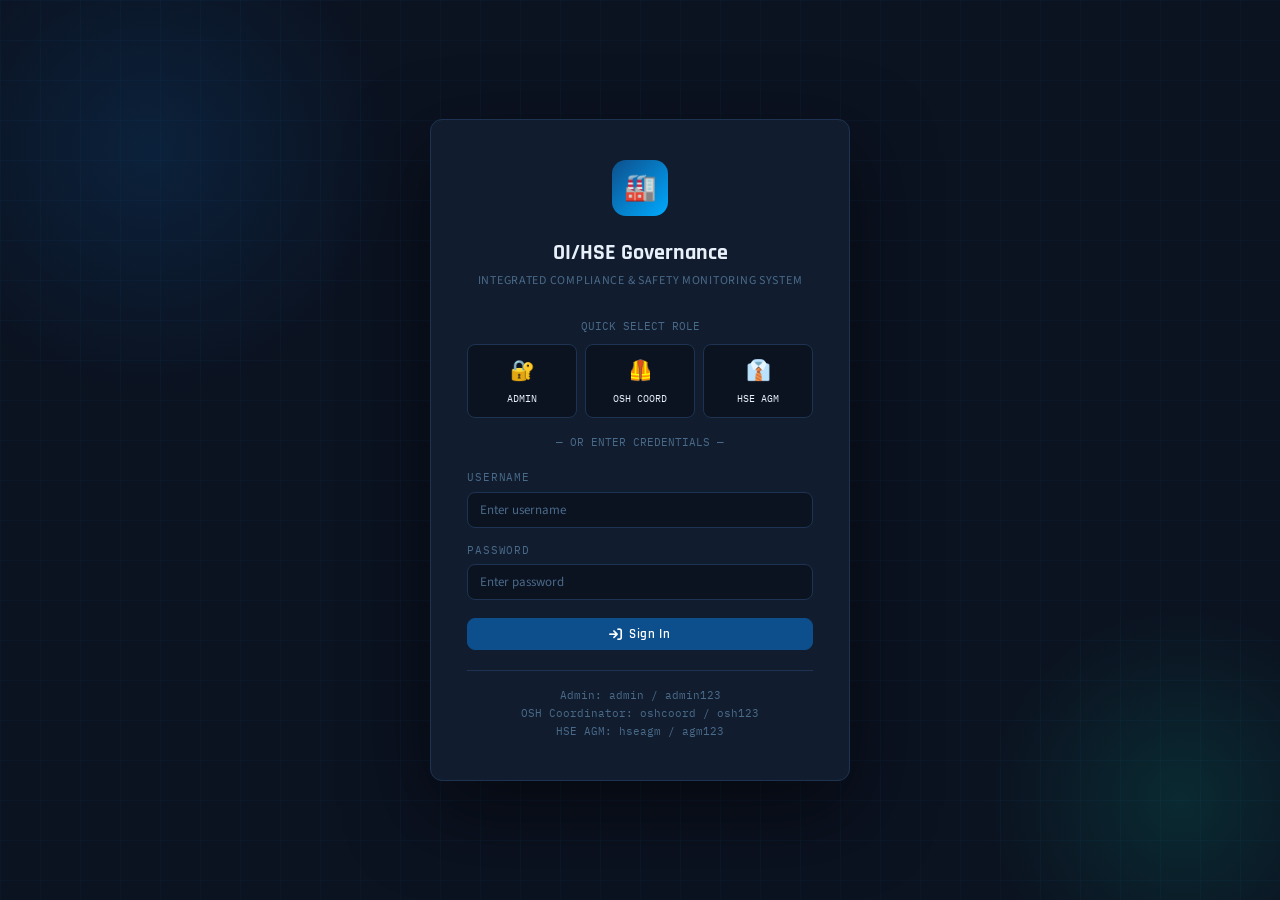
==== login.html @ 09f8744b "Add files via upload" ====
<!DOCTYPE html>
<html lang="en">
<head>
<meta charset="UTF-8"/>
<meta name="viewport" content="width=device-width, initial-scale=1.0"/>
<title>Login — OI/HSE Governance System</title>
<link rel="stylesheet" href="style.css"/>
<link rel="stylesheet" href="https://cdnjs.cloudflare.com/ajax/libs/font-awesome/6.5.0/css/all.min.css"/>
</head>
<body>
<div class="login-page">
  <div class="login-bg-grid"></div>
  <div class="login-bg-glow"></div>
  <div class="login-bg-glow2"></div>

  <div class="login-card">
    <div class="login-logo">🏭</div>
    <div class="login-title">OI/HSE Governance</div>
    <div class="login-subtitle">INTEGRATED COMPLIANCE & SAFETY MONITORING SYSTEM</div>

    <!-- Quick role select -->
    <p style="font-size:11px;color:var(--text-muted);text-align:center;margin-bottom:8px;font-family:var(--font-mono);">QUICK SELECT ROLE</p>
    <div class="role-cards">
      <div class="role-card" onclick="quickLogin('admin','admin123','admin')">
        <div class="role-card-icon">🔐</div>
        <div class="role-card-label">ADMIN</div>
      </div>
      <div class="role-card" onclick="quickLogin('oshcoord','osh123','osh_coordinator')">
        <div class="role-card-icon">🦺</div>
        <div class="role-card-label">OSH COORD</div>
      </div>
      <div class="role-card" onclick="quickLogin('hseagm','agm123','hse_agm')">
        <div class="role-card-icon">👔</div>
        <div class="role-card-label">HSE AGM</div>
      </div>
    </div>

    <div style="text-align:center;color:var(--text-muted);font-size:11px;margin:10px 0 18px;font-family:var(--font-mono);">— OR ENTER CREDENTIALS —</div>

    <div class="form-group">
      <label class="form-label">Username</label>
      <input type="text" id="loginUser" class="form-control-sys" placeholder="Enter username" autocomplete="username"/>
    </div>
    <div class="form-group">
      <label class="form-label">Password</label>
      <input type="password" id="loginPass" class="form-control-sys" placeholder="Enter password" autocomplete="current-password"/>
    </div>
    <button class="btn-sys btn-primary-sys" style="width:100%;justify-content:center;margin-top:4px;" onclick="doLogin()">
      <i class="fa-solid fa-arrow-right-to-bracket"></i> Sign In
    </button>
    <div class="login-err" id="loginErr"><i class="fa-solid fa-circle-exclamation"></i> Invalid credentials. Please try again.</div>

    <div style="margin-top:20px;padding-top:16px;border-top:1px solid var(--border);font-size:11px;color:var(--text-muted);text-align:center;font-family:var(--font-mono);">
      <div>Admin: admin / admin123</div>
      <div>OSH Coordinator: oshcoord / osh123</div>
      <div>HSE AGM: hseagm / agm123</div>
    </div>
  </div>
</div>

<script>
  // Load users from localStorage or seed from sample
  function getUsers() {
    const stored = localStorage.getItem('hse_users');
    if (stored) return JSON.parse(stored);
    // Default users
    const defaults = [
      { id:1, username:'admin', password:'admin123', role:'admin', name:'System Administrator', dept:'IT/Admin' },
      { id:2, username:'oshcoord', password:'osh123', role:'osh_coordinator', name:'Ahmad Fadzli', dept:'HSE' },
      { id:3, username:'hseagm', password:'agm123', role:'hse_agm', name:"Dato' Rashid Malik", dept:'HSE Management' }
    ];
    localStorage.setItem('hse_users', JSON.stringify(defaults));
    return defaults;
  }

  function quickLogin(user, pass, role) {
    document.getElementById('loginUser').value = user;
    document.getElementById('loginPass').value = pass;
    doLogin();
  }

  function doLogin() {
    const uname = document.getElementById('loginUser').value.trim();
    const pass  = document.getElementById('loginPass').value.trim();
    const users = getUsers();
    const match = users.find(u => u.username === uname && u.password === pass);
    if (match) {
      sessionStorage.setItem('hse_current_user', JSON.stringify(match));
      window.location.href = 'index.html';
    } else {
      document.getElementById('loginErr').style.display = 'block';
    }
  }

  // Enter key
  document.addEventListener('keydown', e => { if (e.key === 'Enter') doLogin(); });

  // If already logged in, redirect
  if (sessionStorage.getItem('hse_current_user')) {
    window.location.href = 'index.html';
  }
</script>
</body>
</html>
---- style.css ----
/* ============================================================
   INTEGRATED OI/HSE GOVERNANCE & COMPLIANCE MONITORING SYSTEM
   style.css — Corporate Industrial Design
   ============================================================ */

@import url('https://fonts.googleapis.com/css2?family=Rajdhani:wght@400;500;600;700&family=IBM+Plex+Mono:wght@400;500&family=Source+Sans+3:wght@300;400;500;600;700&display=swap');

/* ── CSS Variables ── */
:root {
  --primary:      #0d4f8c;
  --primary-dark: #0a3a68;
  --primary-light:#1a6bb5;
  --accent:       #00aaff;
  --accent2:      #00d4aa;
  --danger:       #e03c31;
  --warning:      #f5a623;
  --success:      #1db954;
  --info:         #00aaff;
  --purple:       #7c5cbf;

  --bg-dark:      #0b1220;
  --bg-panel:     #111d2e;
  --bg-card:      #152235;
  --bg-card2:     #1a2b40;
  --border:       #1e3352;
  --border-light: #2a4a6b;

  --text-primary: #e8f0fa;
  --text-secondary:#8aaccc;
  --text-muted:   #4a6a8a;

  --sidebar-width: 255px;
  --topbar-height: 62px;

  --font-head: 'Rajdhani', sans-serif;
  --font-body: 'Source Sans 3', sans-serif;
  --font-mono: 'IBM Plex Mono', monospace;

  --shadow-card: 0 4px 24px rgba(0,0,0,0.4);
  --shadow-glow: 0 0 20px rgba(0,170,255,0.12);
  --radius: 8px;
  --radius-lg: 12px;
}

/* Light mode */
body.light-mode {
  --bg-dark:    #eef2f7;
  --bg-panel:   #dde5f0;
  --bg-card:    #ffffff;
  --bg-card2:   #f4f7fb;
  --border:     #c5d5e8;
  --border-light:#d5e2f0;
  --text-primary:#1a2b40;
  --text-secondary:#3a5a7a;
  --text-muted: #7a9ab0;
  --shadow-card: 0 4px 20px rgba(0,0,0,0.08);
}

/* ── Reset & Base ── */
*, *::before, *::after { box-sizing: border-box; margin: 0; padding: 0; }
html { scroll-behavior: smooth; }

body {
  font-family: var(--font-body);
  background: var(--bg-dark);
  color: var(--text-primary);
  font-size: 14px;
  line-height: 1.6;
  min-height: 100vh;
  transition: background 0.3s, color 0.3s;
}

/* ── Typography ── */
h1, h2, h3, h4, h5, h6 {
  font-family: var(--font-head);
  letter-spacing: 0.02em;
  color: var(--text-primary);
}
.mono { font-family: var(--font-mono); }

/* ── Scrollbar ── */
::-webkit-scrollbar { width: 5px; height: 5px; }
::-webkit-scrollbar-track { background: var(--bg-panel); }
::-webkit-scrollbar-thumb { background: var(--border-light); border-radius: 3px; }

/* ============================================================
   LAYOUT
   ============================================================ */

.app-wrapper {
  display: flex;
  min-height: 100vh;
}

/* ── Sidebar ── */
#sidebar {
  width: var(--sidebar-width);
  background: var(--bg-panel);
  border-right: 1px solid var(--border);
  position: fixed;
  top: 0; left: 0; bottom: 0;
  z-index: 1000;
  display: flex;
  flex-direction: column;
  transition: transform 0.3s ease, width 0.3s ease;
  overflow-y: auto;
  overflow-x: hidden;
}

.sidebar-brand {
  padding: 18px 16px 14px;
  border-bottom: 1px solid var(--border);
  flex-shrink: 0;
}
.brand-logo {
  display: flex;
  align-items: center;
  gap: 10px;
}
.brand-icon {
  width: 38px; height: 38px;
  background: linear-gradient(135deg, var(--primary), var(--accent));
  border-radius: 8px;
  display: flex; align-items: center; justify-content: center;
  font-size: 18px;
  flex-shrink: 0;
}
.brand-text {
  line-height: 1.2;
}
.brand-title {
  font-family: var(--font-head);
  font-size: 15px;
  font-weight: 700;
  color: var(--text-primary);
  letter-spacing: 0.05em;
}
.brand-sub {
  font-size: 10px;
  color: var(--text-muted);
  letter-spacing: 0.08em;
  text-transform: uppercase;
}

/* User info panel in sidebar */
.sidebar-user {
  padding: 12px 16px;
  border-bottom: 1px solid var(--border);
  display: flex;
  align-items: center;
  gap: 10px;
  flex-shrink: 0;
}
.user-avatar {
  width: 34px; height: 34px;
  border-radius: 50%;
  background: linear-gradient(135deg, var(--primary-light), var(--accent2));
  display: flex; align-items: center; justify-content: center;
  font-family: var(--font-head);
  font-weight: 700;
  font-size: 14px;
  color: #fff;
  flex-shrink: 0;
}
.user-info-name { font-weight: 600; font-size: 13px; }
.user-info-role { font-size: 11px; color: var(--accent); text-transform: uppercase; letter-spacing: 0.06em; }

/* Nav */
.sidebar-nav {
  flex: 1;
  padding: 10px 0;
  overflow-y: auto;
}
.nav-section-title {
  font-family: var(--font-mono);
  font-size: 10px;
  letter-spacing: 0.12em;
  color: var(--text-muted);
  text-transform: uppercase;
  padding: 12px 16px 4px;
}
.nav-item {
  display: flex;
  align-items: center;
  gap: 10px;
  padding: 9px 16px;
  color: var(--text-secondary);
  text-decoration: none;
  cursor: pointer;
  border-radius: 0;
  transition: all 0.2s;
  position: relative;
  font-size: 13.5px;
  font-weight: 500;
  border-left: 3px solid transparent;
}
.nav-item:hover {
  background: rgba(0,170,255,0.07);
  color: var(--text-primary);
  border-left-color: var(--border-light);
}
.nav-item.active {
  background: rgba(0,170,255,0.12);
  color: var(--accent);
  border-left-color: var(--accent);
}
.nav-item .nav-icon { width: 18px; text-align: center; font-size: 14px; flex-shrink: 0; }
.nav-badge {
  margin-left: auto;
  font-size: 10px;
  padding: 2px 7px;
  border-radius: 10px;
  background: var(--danger);
  color: #fff;
  font-family: var(--font-mono);
}

/* ── Main Content ── */
#main-content {
  margin-left: var(--sidebar-width);
  min-height: 100vh;
  display: flex;
  flex-direction: column;
  transition: margin-left 0.3s;
  flex: 1;
}

/* ── Top Bar ── */
#topbar {
  height: var(--topbar-height);
  background: var(--bg-panel);
  border-bottom: 1px solid var(--border);
  display: flex;
  align-items: center;
  padding: 0 20px;
  gap: 12px;
  position: sticky;
  top: 0;
  z-index: 900;
}
.topbar-title {
  font-family: var(--font-head);
  font-size: 20px;
  font-weight: 700;
  letter-spacing: 0.04em;
  flex: 1;
}
.topbar-subtitle { font-size: 12px; color: var(--text-muted); }

.topbar-search {
  display: flex;
  align-items: center;
  background: var(--bg-dark);
  border: 1px solid var(--border);
  border-radius: var(--radius);
  padding: 6px 12px;
  gap: 8px;
  width: 220px;
}
.topbar-search input {
  background: none;
  border: none;
  outline: none;
  color: var(--text-primary);
  font-family: var(--font-body);
  font-size: 13px;
  width: 100%;
}
.topbar-search input::placeholder { color: var(--text-muted); }
.topbar-search .search-icon { color: var(--text-muted); font-size: 13px; }

.topbar-btn {
  width: 36px; height: 36px;
  border-radius: var(--radius);
  background: var(--bg-card);
  border: 1px solid var(--border);
  color: var(--text-secondary);
  display: flex; align-items: center; justify-content: center;
  cursor: pointer;
  transition: all 0.2s;
  position: relative;
  font-size: 15px;
}
.topbar-btn:hover { border-color: var(--accent); color: var(--accent); }
.notif-dot {
  position: absolute;
  top: 6px; right: 6px;
  width: 8px; height: 8px;
  background: var(--danger);
  border-radius: 50%;
  border: 2px solid var(--bg-panel);
}

/* ── Page Content ── */
.page-content {
  padding: 22px;
  flex: 1;
}

/* ── Module Header ── */
.module-header {
  display: flex;
  align-items: flex-start;
  justify-content: space-between;
  margin-bottom: 20px;
  gap: 12px;
  flex-wrap: wrap;
}
.module-title { font-size: 24px; font-weight: 700; }
.module-subtitle { font-size: 13px; color: var(--text-muted); margin-top: 2px; }
.module-actions { display: flex; gap: 8px; flex-wrap: wrap; }

/* ============================================================
   CARDS & KPIs
   ============================================================ */

.kpi-grid {
  display: grid;
  grid-template-columns: repeat(auto-fill, minmax(180px, 1fr));
  gap: 14px;
  margin-bottom: 22px;
}

.kpi-card {
  background: var(--bg-card);
  border: 1px solid var(--border);
  border-radius: var(--radius-lg);
  padding: 16px;
  position: relative;
  overflow: hidden;
  transition: transform 0.2s, box-shadow 0.2s;
}
.kpi-card::before {
  content: '';
  position: absolute;
  top: 0; left: 0; right: 0;
  height: 3px;
}
.kpi-card.kpi-blue::before { background: var(--accent); }
.kpi-card.kpi-green::before { background: var(--success); }
.kpi-card.kpi-red::before { background: var(--danger); }
.kpi-card.kpi-yellow::before { background: var(--warning); }
.kpi-card.kpi-purple::before { background: var(--purple); }
.kpi-card.kpi-teal::before { background: var(--accent2); }
.kpi-card:hover { transform: translateY(-2px); box-shadow: var(--shadow-glow); }

.kpi-label {
  font-size: 11px;
  text-transform: uppercase;
  letter-spacing: 0.09em;
  color: var(--text-muted);
  font-family: var(--font-mono);
  margin-bottom: 8px;
}
.kpi-value {
  font-family: var(--font-head);
  font-size: 34px;
  font-weight: 700;
  line-height: 1;
  margin-bottom: 4px;
}
.kpi-meta { font-size: 12px; color: var(--text-secondary); }
.kpi-icon {
  position: absolute;
  bottom: 10px; right: 12px;
  font-size: 28px;
  opacity: 0.12;
}

.kpi-card.kpi-blue .kpi-value { color: var(--accent); }
.kpi-card.kpi-green .kpi-value { color: var(--success); }
.kpi-card.kpi-red .kpi-value { color: var(--danger); }
.kpi-card.kpi-yellow .kpi-value { color: var(--warning); }
.kpi-card.kpi-purple .kpi-value { color: var(--purple); }
.kpi-card.kpi-teal .kpi-value { color: var(--accent2); }

/* ── Panel Card ── */
.panel {
  background: var(--bg-card);
  border: 1px solid var(--border);
  border-radius: var(--radius-lg);
  margin-bottom: 20px;
}
.panel-header {
  padding: 14px 18px;
  border-bottom: 1px solid var(--border);
  display: flex;
  align-items: center;
  justify-content: space-between;
  gap: 10px;
  flex-wrap: wrap;
}
.panel-title {
  font-family: var(--font-head);
  font-size: 16px;
  font-weight: 700;
  letter-spacing: 0.04em;
  display: flex;
  align-items: center;
  gap: 8px;
}
.panel-title-icon { color: var(--accent); }
.panel-body { padding: 18px; }
.panel-footer {
  padding: 12px 18px;
  border-top: 1px solid var(--border);
  font-size: 12px;
  color: var(--text-muted);
}

/* ── Grid ── */
.grid-2 { display: grid; grid-template-columns: 1fr 1fr; gap: 16px; }
.grid-3 { display: grid; grid-template-columns: 1fr 1fr 1fr; gap: 16px; }

/* ============================================================
   STATUS BADGES
   ============================================================ */

.badge-status {
  display: inline-flex;
  align-items: center;
  gap: 5px;
  font-size: 11px;
  font-family: var(--font-mono);
  font-weight: 500;
  padding: 3px 10px;
  border-radius: 4px;
  white-space: nowrap;
  letter-spacing: 0.04em;
}
.badge-status::before {
  content: '';
  width: 6px; height: 6px;
  border-radius: 50%;
}
.badge-valid, .badge-closed, .badge-completed { background: rgba(29,185,84,0.15); color: #1db954; }
.badge-valid::before, .badge-closed::before, .badge-completed::before { background: #1db954; }
.badge-expiring, .badge-pending, .badge-in-progress { background: rgba(245,166,35,0.15); color: #f5a623; }
.badge-expiring::before, .badge-pending::before, .badge-in-progress::before { background: #f5a623; }
.badge-expired, .badge-overdue, .badge-critical { background: rgba(224,60,49,0.15); color: #e03c31; }
.badge-expired::before, .badge-overdue::before, .badge-critical::before { background: #e03c31; }
.badge-open { background: rgba(0,170,255,0.15); color: var(--accent); }
.badge-open::before { background: var(--accent); }
.badge-high { background: rgba(245,166,35,0.15); color: #f5a623; }
.badge-high::before { background: #f5a623; }
.badge-medium { background: rgba(0,170,255,0.12); color: var(--accent); }
.badge-medium::before { background: var(--accent); }
.badge-low { background: rgba(29,185,84,0.12); color: #1db954; }
.badge-low::before { background: #1db954; }

/* ── Aging Badge ── */
.aging-badge {
  font-family: var(--font-mono);
  font-size: 10px;
  padding: 2px 7px;
  border-radius: 3px;
  white-space: nowrap;
}
.aging-ok { background: rgba(29,185,84,0.15); color: #1db954; }
.aging-warn { background: rgba(245,166,35,0.15); color: #f5a623; }
.aging-over { background: rgba(224,60,49,0.15); color: #e03c31; }

/* ============================================================
   TABLES
   ============================================================ */

.tbl-wrapper {
  overflow-x: auto;
  border-radius: var(--radius);
}
.sys-table {
  width: 100%;
  border-collapse: collapse;
  font-size: 13px;
}
.sys-table thead th {
  background: var(--bg-dark);
  color: var(--text-muted);
  font-family: var(--font-mono);
  font-size: 10.5px;
  letter-spacing: 0.09em;
  text-transform: uppercase;
  padding: 10px 14px;
  border-bottom: 1px solid var(--border);
  white-space: nowrap;
  font-weight: 500;
  text-align: left;
}
.sys-table tbody tr {
  border-bottom: 1px solid var(--border);
  transition: background 0.15s;
}
.sys-table tbody tr:hover { background: rgba(0,170,255,0.04); }
.sys-table tbody td {
  padding: 10px 14px;
  color: var(--text-primary);
  vertical-align: middle;
}
.sys-table .td-id { font-family: var(--font-mono); font-size: 11px; color: var(--accent); }
.sys-table .td-muted { color: var(--text-muted); font-size: 12px; }
.sys-table .td-action { white-space: nowrap; }

/* ============================================================
   BUTTONS
   ============================================================ */

.btn-sys {
  font-family: var(--font-head);
  font-size: 13px;
  font-weight: 600;
  letter-spacing: 0.05em;
  padding: 7px 16px;
  border-radius: var(--radius);
  border: 1px solid transparent;
  cursor: pointer;
  display: inline-flex;
  align-items: center;
  gap: 6px;
  transition: all 0.2s;
  white-space: nowrap;
}
.btn-primary-sys { background: var(--primary); color: #fff; border-color: var(--primary); }
.btn-primary-sys:hover { background: var(--primary-light); border-color: var(--primary-light); }
.btn-accent { background: var(--accent); color: #000; border-color: var(--accent); }
.btn-accent:hover { background: #33bbff; }
.btn-outline { background: transparent; color: var(--text-secondary); border-color: var(--border); }
.btn-outline:hover { border-color: var(--accent); color: var(--accent); background: rgba(0,170,255,0.06); }
.btn-danger-outline { background: transparent; color: var(--danger); border-color: var(--danger); }
.btn-danger-outline:hover { background: rgba(224,60,49,0.1); }
.btn-success-outline { background: transparent; color: var(--success); border-color: var(--success); }
.btn-success-outline:hover { background: rgba(29,185,84,0.1); }
.btn-sm { padding: 4px 10px; font-size: 12px; }
.btn-xs { padding: 2px 8px; font-size: 11px; }

/* ============================================================
   FORMS
   ============================================================ */

.form-group { margin-bottom: 14px; }
.form-label {
  display: block;
  font-size: 11px;
  text-transform: uppercase;
  letter-spacing: 0.08em;
  color: var(--text-muted);
  font-family: var(--font-mono);
  margin-bottom: 5px;
}
.form-control-sys {
  width: 100%;
  background: var(--bg-dark);
  border: 1px solid var(--border);
  border-radius: var(--radius);
  color: var(--text-primary);
  font-family: var(--font-body);
  font-size: 13px;
  padding: 8px 12px;
  outline: none;
  transition: border-color 0.2s;
}
.form-control-sys:focus { border-color: var(--accent); box-shadow: 0 0 0 3px rgba(0,170,255,0.1); }
.form-control-sys::placeholder { color: var(--text-muted); }
select.form-control-sys { appearance: none; cursor: pointer; }

/* Filter bar */
.filter-bar {
  display: flex;
  gap: 10px;
  flex-wrap: wrap;
  align-items: center;
  margin-bottom: 16px;
}
.filter-bar select, .filter-bar input {
  background: var(--bg-card);
  border: 1px solid var(--border);
  border-radius: var(--radius);
  color: var(--text-primary);
  font-family: var(--font-body);
  font-size: 12.5px;
  padding: 6px 12px;
  outline: none;
  transition: border-color 0.2s;
}
.filter-bar select:focus, .filter-bar input:focus { border-color: var(--accent); }

/* ============================================================
   ALERT/NOTIFICATION PANEL
   ============================================================ */

.alert-item {
  display: flex;
  align-items: flex-start;
  gap: 12px;
  padding: 12px;
  border-radius: var(--radius);
  margin-bottom: 8px;
  border-left: 3px solid;
}
.alert-critical { background: rgba(224,60,49,0.1); border-color: var(--danger); }
.alert-warning { background: rgba(245,166,35,0.1); border-color: var(--warning); }
.alert-info { background: rgba(0,170,255,0.08); border-color: var(--accent); }
.alert-icon { font-size: 16px; margin-top: 1px; flex-shrink: 0; }
.alert-critical .alert-icon { color: var(--danger); }
.alert-warning .alert-icon { color: var(--warning); }
.alert-info .alert-icon { color: var(--accent); }
.alert-title { font-weight: 600; font-size: 13px; margin-bottom: 2px; }
.alert-desc { font-size: 12px; color: var(--text-secondary); }
.alert-time { font-size: 11px; color: var(--text-muted); font-family: var(--font-mono); }

/* Notification panel */
.notif-panel {
  position: absolute;
  top: calc(var(--topbar-height) + 4px);
  right: 16px;
  width: 340px;
  background: var(--bg-panel);
  border: 1px solid var(--border);
  border-radius: var(--radius-lg);
  box-shadow: var(--shadow-card);
  z-index: 1100;
  display: none;
  overflow: hidden;
}
.notif-panel.show { display: block; }
.notif-panel-header {
  padding: 12px 16px;
  border-bottom: 1px solid var(--border);
  font-family: var(--font-head);
  font-size: 14px;
  font-weight: 700;
  display: flex;
  justify-content: space-between;
  align-items: center;
}
.notif-list { max-height: 320px; overflow-y: auto; padding: 8px; }

/* ============================================================
   MODAL
   ============================================================ */

.modal-overlay {
  position: fixed; inset: 0;
  background: rgba(5,10,20,0.8);
  z-index: 2000;
  display: flex;
  align-items: center;
  justify-content: center;
  padding: 16px;
  display: none;
}
.modal-overlay.show { display: flex; }
.modal-box {
  background: var(--bg-panel);
  border: 1px solid var(--border);
  border-radius: var(--radius-lg);
  width: 100%;
  max-width: 620px;
  max-height: 90vh;
  overflow-y: auto;
  box-shadow: 0 20px 60px rgba(0,0,0,0.6);
}
.modal-header {
  padding: 16px 20px;
  border-bottom: 1px solid var(--border);
  display: flex;
  align-items: center;
  justify-content: space-between;
}
.modal-title { font-family: var(--font-head); font-size: 18px; font-weight: 700; }
.modal-close {
  background: none; border: none; color: var(--text-muted); cursor: pointer;
  font-size: 18px; line-height: 1; padding: 2px;
}
.modal-close:hover { color: var(--text-primary); }
.modal-body { padding: 20px; }
.modal-footer {
  padding: 14px 20px;
  border-top: 1px solid var(--border);
  display: flex;
  gap: 8px;
  justify-content: flex-end;
}

/* form grid inside modal */
.form-grid-2 { display: grid; grid-template-columns: 1fr 1fr; gap: 12px; }

/* ============================================================
   CHARTS
   ============================================================ */

.chart-container { position: relative; width: 100%; }

/* ============================================================
   PROGRESS BAR
   ============================================================ */

.prog-bar-wrap { background: var(--bg-dark); border-radius: 4px; height: 8px; overflow: hidden; }
.prog-bar-fill { height: 100%; border-radius: 4px; transition: width 0.8s ease; }

/* ============================================================
   LOGIN PAGE
   ============================================================ */

.login-page {
  min-height: 100vh;
  display: flex;
  align-items: center;
  justify-content: center;
  background: var(--bg-dark);
  position: relative;
  overflow: hidden;
}
.login-bg-grid {
  position: absolute; inset: 0;
  background-image: 
    linear-gradient(rgba(0,170,255,0.04) 1px, transparent 1px),
    linear-gradient(90deg, rgba(0,170,255,0.04) 1px, transparent 1px);
  background-size: 40px 40px;
}
.login-bg-glow {
  position: absolute;
  width: 500px; height: 500px;
  border-radius: 50%;
  background: radial-gradient(circle, rgba(13,79,140,0.25) 0%, transparent 70%);
  top: -100px; left: -100px;
}
.login-bg-glow2 {
  position: absolute;
  width: 400px; height: 400px;
  border-radius: 50%;
  background: radial-gradient(circle, rgba(0,212,170,0.12) 0%, transparent 70%);
  bottom: -100px; right: -100px;
}
.login-card {
  position: relative;
  background: var(--bg-panel);
  border: 1px solid var(--border);
  border-radius: var(--radius-lg);
  padding: 40px 36px;
  width: 100%;
  max-width: 420px;
  box-shadow: 0 30px 80px rgba(0,0,0,0.5);
}
.login-logo {
  width: 56px; height: 56px;
  background: linear-gradient(135deg, var(--primary), var(--accent));
  border-radius: 14px;
  display: flex; align-items: center; justify-content: center;
  font-size: 26px;
  margin: 0 auto 20px;
}
.login-title { font-family: var(--font-head); font-size: 22px; font-weight: 700; text-align: center; }
.login-subtitle { font-size: 12px; color: var(--text-muted); text-align: center; margin-bottom: 28px; letter-spacing: 0.06em; }
.login-err { background: rgba(224,60,49,0.1); border: 1px solid rgba(224,60,49,0.3); color: var(--danger); border-radius: var(--radius); padding: 8px 12px; font-size: 13px; margin-top: 12px; display: none; }

/* Role cards on login */
.role-cards { display: grid; grid-template-columns: repeat(3, 1fr); gap: 8px; margin-bottom: 16px; }
.role-card {
  background: var(--bg-dark);
  border: 1px solid var(--border);
  border-radius: var(--radius);
  padding: 10px 8px;
  text-align: center;
  cursor: pointer;
  transition: all 0.2s;
  font-size: 11px;
}
.role-card:hover, .role-card.selected { border-color: var(--accent); background: rgba(0,170,255,0.08); color: var(--accent); }
.role-card .role-card-icon { font-size: 20px; margin-bottom: 4px; }
.role-card .role-card-label { font-family: var(--font-mono); font-size: 10px; }

/* ============================================================
   REPORTS
   ============================================================ */

.report-section {
  background: var(--bg-card2);
  border: 1px solid var(--border);
  border-radius: var(--radius);
  margin-bottom: 16px;
  overflow: hidden;
}
.report-section-header {
  background: var(--primary-dark);
  padding: 10px 16px;
  font-family: var(--font-head);
  font-size: 14px;
  font-weight: 700;
  letter-spacing: 0.05em;
  display: flex;
  align-items: center;
  gap: 8px;
}
.report-section-body { padding: 14px 16px; }

/* ============================================================
   MISC UTILS
   ============================================================ */

.text-accent { color: var(--accent); }
.text-success { color: var(--success); }
.text-danger { color: var(--danger); }
.text-warning { color: var(--warning); }
.text-muted-sys { color: var(--text-muted); }
.text-mono { font-family: var(--font-mono); }
.fw-700 { font-weight: 700; }
.mt-auto { margin-top: auto; }
.gap-2 { gap: 8px; }
.d-flex { display: flex; }
.align-center { align-items: center; }
.justify-between { justify-content: space-between; }
.flex-wrap { flex-wrap: wrap; }

/* Divider */
.divider {
  height: 1px;
  background: var(--border);
  margin: 16px 0;
}

/* Quick stat row */
.stat-row {
  display: flex;
  justify-content: space-between;
  padding: 8px 0;
  border-bottom: 1px solid var(--border);
  font-size: 13px;
}
.stat-row:last-child { border-bottom: none; }
.stat-row-label { color: var(--text-secondary); }
.stat-row-value { font-weight: 600; font-family: var(--font-mono); }

/* Sidebar toggle for mobile */
.sidebar-toggle {
  display: none;
  background: none;
  border: none;
  color: var(--text-secondary);
  font-size: 20px;
  cursor: pointer;
  padding: 4px;
  margin-right: 8px;
}
.sidebar-overlay {
  display: none;
  position: fixed; inset: 0;
  background: rgba(0,0,0,0.5);
  z-index: 999;
}

/* ============================================================
   RESPONSIVE
   ============================================================ */

@media (max-width: 991px) {
  #sidebar {
    transform: translateX(-100%);
  }
  #sidebar.open {
    transform: translateX(0);
  }
  #main-content {
    margin-left: 0;
  }
  .sidebar-toggle { display: block; }
  .sidebar-overlay.active { display: block; }
  .grid-2, .grid-3 { grid-template-columns: 1fr; }
}
@media (max-width: 640px) {
  .kpi-grid { grid-template-columns: repeat(2, 1fr); }
  .page-content { padding: 14px; }
  .topbar-search { display: none; }
  .role-cards { grid-template-columns: repeat(3, 1fr); }
  .form-grid-2 { grid-template-columns: 1fr; }
  .module-actions { width: 100%; }
}

/* ── Toast notification ── */
.toast-container {
  position: fixed;
  bottom: 20px; right: 20px;
  z-index: 9999;
  display: flex;
  flex-direction: column;
  gap: 8px;
}
.toast-msg {
  background: var(--bg-panel);
  border: 1px solid var(--border);
  border-radius: var(--radius);
  padding: 12px 16px;
  display: flex;
  align-items: center;
  gap: 10px;
  font-size: 13px;
  box-shadow: var(--shadow-card);
  animation: slideInRight 0.3s ease;
  min-width: 260px;
  max-width: 360px;
}
.toast-msg.toast-success { border-left: 3px solid var(--success); }
.toast-msg.toast-error { border-left: 3px solid var(--danger); }
.toast-msg.toast-warn { border-left: 3px solid var(--warning); }
@keyframes slideInRight {
  from { transform: translateX(40px); opacity: 0; }
  to   { transform: translateX(0); opacity: 1; }
}

/* Fade pages */
.page-view { display: none; }
.page-view.active { display: block; animation: fadeIn 0.25s ease; }
@keyframes fadeIn { from { opacity: 0; transform: translateY(6px); } to { opacity: 1; transform: translateY(0); } }
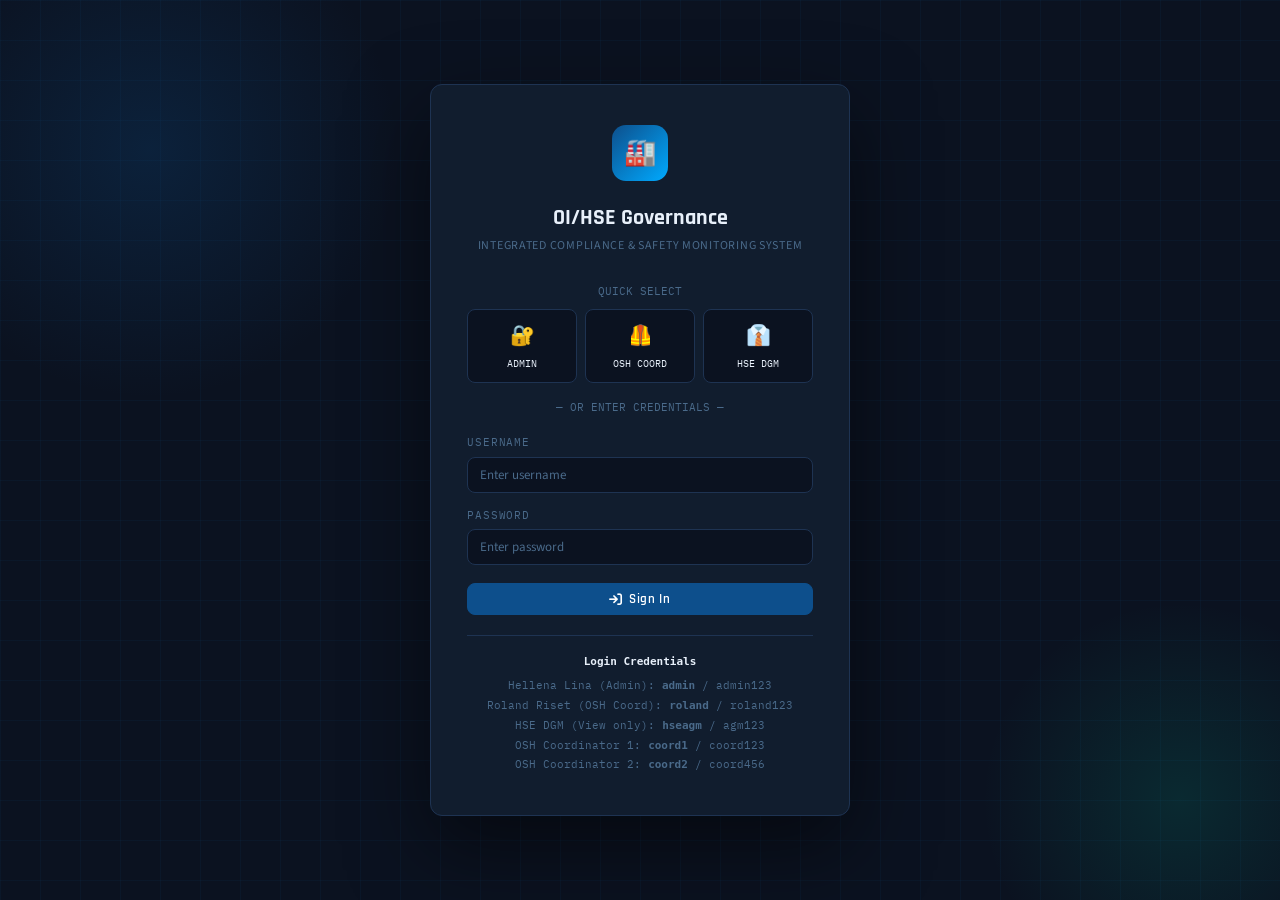
==== commit 1b6bfce0: "Add files via upload" ====
--- a/login.html
+++ b/login.html
@@ -19,19 +19,19 @@
     <div class="login-subtitle">INTEGRATED COMPLIANCE & SAFETY MONITORING SYSTEM</div>
 
     <!-- Quick role select -->
-    <p style="font-size:11px;color:var(--text-muted);text-align:center;margin-bottom:8px;font-family:var(--font-mono);">QUICK SELECT ROLE</p>
+    <p style="font-size:11px;color:var(--text-muted);text-align:center;margin-bottom:8px;font-family:var(--font-mono);">QUICK SELECT</p>
     <div class="role-cards">
-      <div class="role-card" onclick="quickLogin('admin','admin123','admin')">
+      <div class="role-card" onclick="quickLogin('admin','admin123')">
         <div class="role-card-icon">🔐</div>
         <div class="role-card-label">ADMIN</div>
       </div>
-      <div class="role-card" onclick="quickLogin('oshcoord','osh123','osh_coordinator')">
+      <div class="role-card" onclick="quickLogin('roland','roland123')">
         <div class="role-card-icon">🦺</div>
         <div class="role-card-label">OSH COORD</div>
       </div>
-      <div class="role-card" onclick="quickLogin('hseagm','agm123','hse_agm')">
+      <div class="role-card" onclick="quickLogin('hseagm','agm123')">
         <div class="role-card-icon">👔</div>
-        <div class="role-card-label">HSE AGM</div>
+        <div class="role-card-label">HSE DGM</div>
       </div>
     </div>
 
@@ -50,30 +50,43 @@
     </button>
     <div class="login-err" id="loginErr"><i class="fa-solid fa-circle-exclamation"></i> Invalid credentials. Please try again.</div>
 
-    <div style="margin-top:20px;padding-top:16px;border-top:1px solid var(--border);font-size:11px;color:var(--text-muted);text-align:center;font-family:var(--font-mono);">
-      <div>Admin: admin / admin123</div>
-      <div>OSH Coordinator: oshcoord / osh123</div>
-      <div>HSE AGM: hseagm / agm123</div>
+    <div style="margin-top:20px;padding-top:16px;border-top:1px solid var(--border);font-size:11px;color:var(--text-muted);text-align:center;font-family:var(--font-mono);line-height:1.8">
+      <div style="color:var(--text-primary);font-weight:600;margin-bottom:4px">Login Credentials</div>
+      <div>Hellena Lina (Admin): <strong>admin</strong> / admin123</div>
+      <div>Roland Riset (OSH Coord): <strong>roland</strong> / roland123</div>
+      <div>HSE DGM (View only): <strong>hseagm</strong> / agm123</div>
+      <div>OSH Coordinator 1: <strong>coord1</strong> / coord123</div>
+      <div>OSH Coordinator 2: <strong>coord2</strong> / coord456</div>
     </div>
   </div>
 </div>
 
 <script>
-  // Load users from localStorage or seed from sample
   function getUsers() {
     const stored = localStorage.getItem('hse_users');
-    if (stored) return JSON.parse(stored);
-    // Default users
+    if (stored) {
+      const users = JSON.parse(stored);
+      // Reseed if old/incomplete data
+      const hasHellena = users.some(u => u.name === 'Hellena Lina');
+      if (!hasHellena) { localStorage.removeItem('hse_users'); return seedUsers(); }
+      return users;
+    }
+    return seedUsers();
+  }
+
+  function seedUsers() {
     const defaults = [
-      { id:1, username:'admin', password:'admin123', role:'admin', name:'System Administrator', dept:'IT/Admin' },
-      { id:2, username:'oshcoord', password:'osh123', role:'osh_coordinator', name:'Ahmad Fadzli', dept:'HSE' },
-      { id:3, username:'hseagm', password:'agm123', role:'hse_agm', name:"Dato' Rashid Malik", dept:'HSE Management' }
+      { id:1, username:'admin',  password:'admin123',  role:'admin',           name:'Hellena Lina',       dept:'SHE Division' },
+      { id:2, username:'roland', password:'roland123', role:'osh_coordinator', name:'Roland Riset',       dept:'HSE' },
+      { id:3, username:'hseagm', password:'agm123',    role:'hse_agm',         name:'HSE DGM',            dept:'Management' },
+      { id:4, username:'coord1', password:'coord123',  role:'osh_coordinator', name:'OSH Coordinator 1',  dept:'HSE' },
+      { id:5, username:'coord2', password:'coord456',  role:'osh_coordinator', name:'OSH Coordinator 2',  dept:'HSE' },
     ];
     localStorage.setItem('hse_users', JSON.stringify(defaults));
     return defaults;
   }
 
-  function quickLogin(user, pass, role) {
+  function quickLogin(user, pass) {
     document.getElementById('loginUser').value = user;
     document.getElementById('loginPass').value = pass;
     doLogin();
@@ -85,7 +98,7 @@
     const users = getUsers();
     const match = users.find(u => u.username === uname && u.password === pass);
     if (match) {
-      sessionStorage.setItem('hse_current_user', JSON.stringify(match));
+      localStorage.setItem('hse_current_user', JSON.stringify(match));
       window.location.href = 'index.html';
     } else {
       document.getElementById('loginErr').style.display = 'block';
@@ -96,7 +109,7 @@
   document.addEventListener('keydown', e => { if (e.key === 'Enter') doLogin(); });
 
   // If already logged in, redirect
-  if (sessionStorage.getItem('hse_current_user')) {
+  if (localStorage.getItem('hse_current_user')) {
     window.location.href = 'index.html';
   }
 </script>
